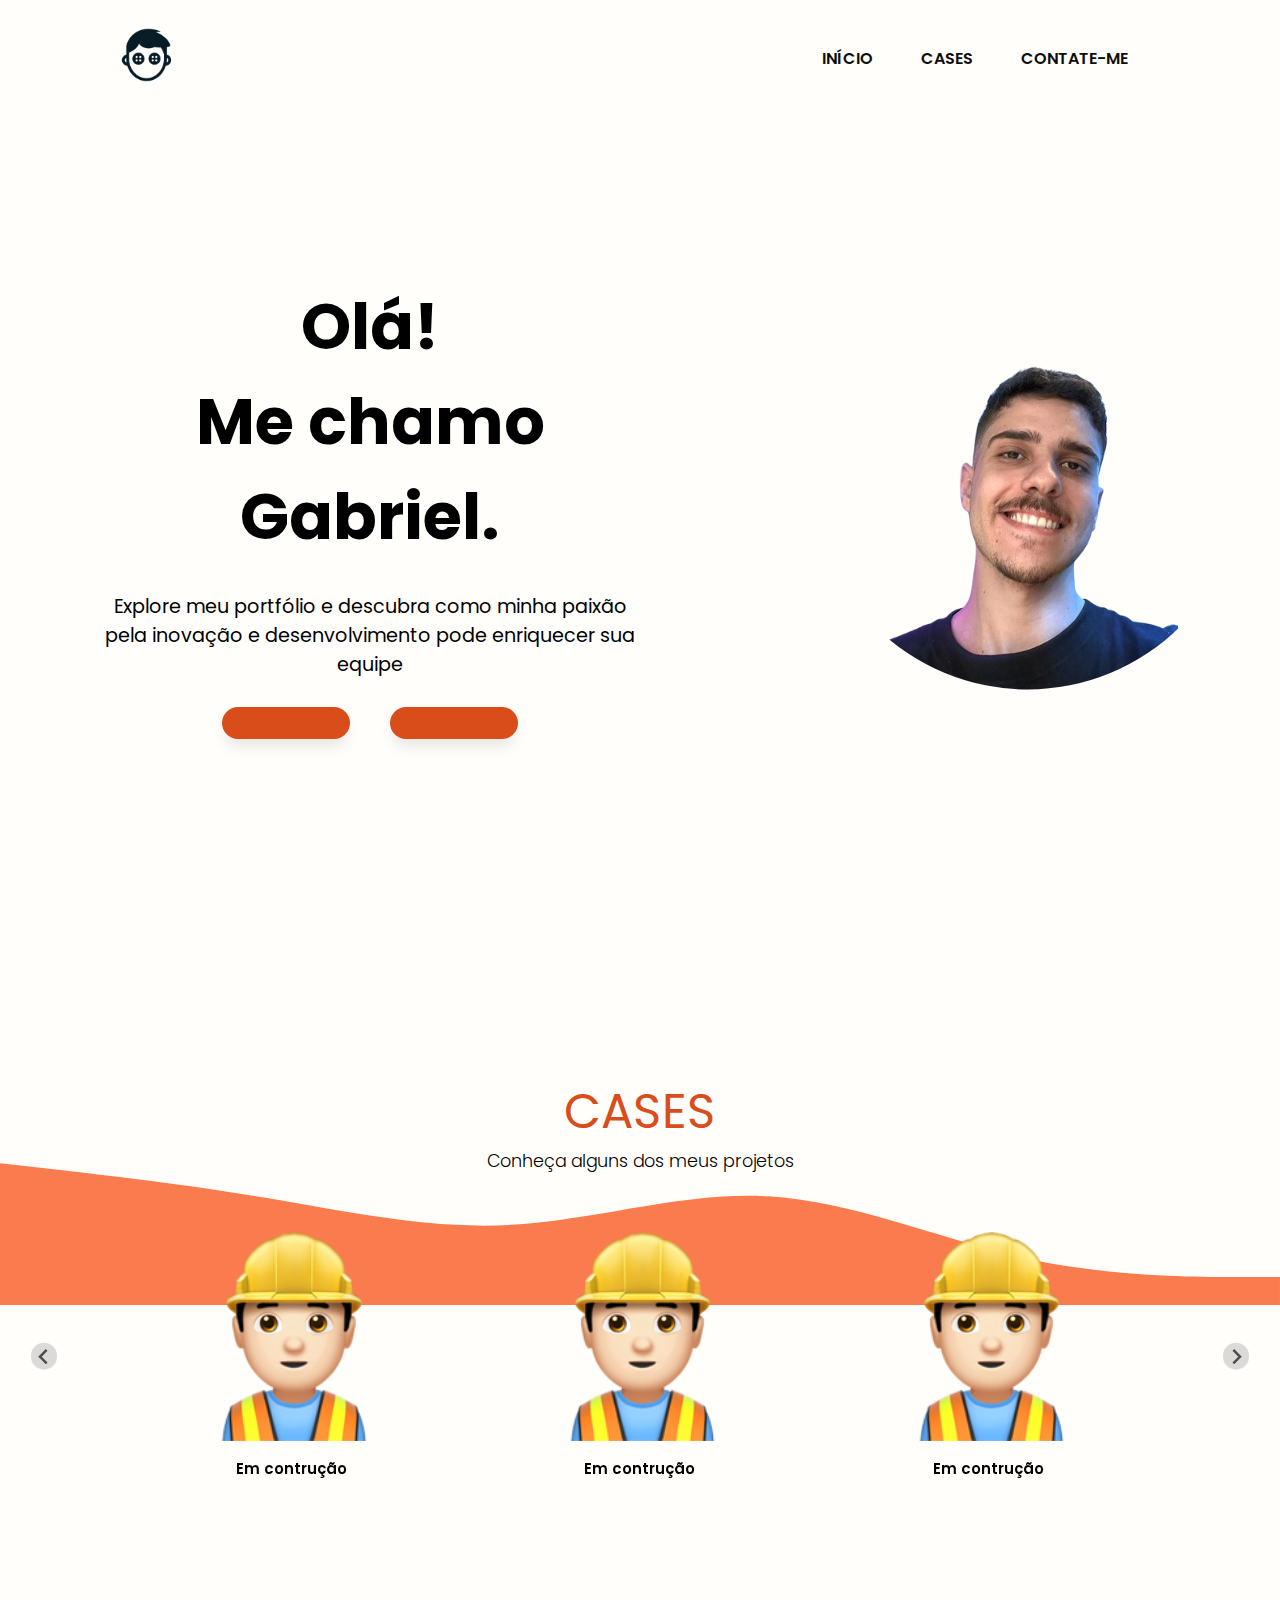
==== src/index.html @ a373de3d "portfolio primeiros passos" ====
<!DOCTYPE html>
<html lang="en">

<head>
    <meta charset="UTF-8">
    <meta name="viewport" content="width=device-width, initial-scale=1.0">
    <title>Portfólio | Gabriel de Sousa</title>
    <link rel="stylesheet" href="https://cdnjs.cloudflare.com/ajax/libs/font-awesome/6.5.2/css/all.min.css"
        integrity="sha512-SnH5WK+bZxgPHs44uWIX+LLJAJ9/2PkPKZ5QiAj6Ta86w+fsb2TkcmfRyVX3pBnMFcV7oQPJkl9QevSCWr3W6A=="
        crossorigin="anonymous" referrerpolicy="no-referrer" />
    <script src="https://cdnjs.cloudflare.com/ajax/libs/jquery/3.7.1/jquery.min.js"
        integrity="sha512-v2CJ7UaYy4JwqLDIrZUI/4hqeoQieOmAZNXBeQyjo21dadnwR+8ZaIJVT8EE2iyI61OV8e6M8PP2/4hpQINQ/g=="
        crossorigin="anonymous" referrerpolicy="no-referrer"></script>
    <script src="https://cdn.jsdelivr.net/npm/@splidejs/splide@4.1.4/dist/js/splide.min.js"></script>
    <link rel="stylesheet" href="https://cdn.jsdelivr.net/npm/@splidejs/splide@4.1.4/dist/css/splide.min.css">
    <link rel="stylesheet" href="./styles/styles.css">
    <link rel="stylesheet" href="./styles/header.css">
    <link rel="stylesheet" href="./styles/home.css">
    <link rel="stylesheet" href="./styles/portfolio.css">
</head>

<body>
    <header>
        <nav id="navbar">
            <div id="nav-left">
                <img src="./imgs/logo-eugabrieldesousa.png" alt="" id="nav_logo">
            </div>
            <div id="nav-right">
                <ul id="nav_list">
                    <li class="nav-item ">
                        <a href="#home">Início</a>
                    </li>
                    <li class="nav-item">
                        <a href="#Cases">Cases</a>
                    </li>
                    <li class="nav-item">
                        <a href="#Contat">Contate-me</a>
                    </li>
                </ul>
                <button id="mobile_btn">
                    <i class="fa-solid fa-bars"></i>
                </button>
            </div>
        </nav>

        <div id="mobile_menu">
            <ul id="mobile_nav_list">
                <li class="nav-item">
                    <a href="#home">Início</a>
                </li>
                <li class="nav-item">
                    <a href="#Cases">Cases</a>
                </li>
                <li class="nav-item">
                    <a href="#Contat">Contate-me</a>
                </li>
            </ul>
        </div>
    </header>

    <main id="content">
        <section id="home">
            <div id="cta">
                <h1 class="title">
                    <div>
                        Olá!
                    </div>
                    <div>
                        Me chamo Gabriel.
                    </div>
                </h1>

                <p class="description">
                    Explore meu portfólio e descubra como minha paixão pela inovação e desenvolvimento pode enriquecer
                    sua equipe
                </p>

                <div id="cta_buttons">
                    <a href="https://github.com/eugabrieldesousa" class="git-button">
                        <i class="fa-brands fa-github"></i>
                    </a>
                    <a href="https://www.linkedin.com/in/eugabrieldesousa/" class="link-button">
                        <i class="fa-brands fa-linkedin-in"></i>
                    </a>
                </div>
            </div>
            <div id="banner">
                <img class="img-eu" src="./imgs/eu.png" alt="">
            </div>
        </section>
    </main>

    <section id="portfolio-slider">
            <svg id="banner-portfolio" xmlns="http://www.w3.org/2000/svg" viewBox="0 0 1440 320">
                <path fill="#fa7c4e" fill-opacity="1"
                    d="M0,160L48,165.3C96,171,192,181,288,197.3C384,213,480,235,576,229.3C672,224,768,192,864,197.3C960,203,1056,245,1152,266.7C1248,288,1344,288,1392,288L1440,288L1440,320L1392,320C1344,320,1248,320,1152,320C1056,320,960,320,864,320C768,320,672,320,576,320C480,320,384,320,288,320C192,320,96,320,48,320L0,320Z">
                </path>
            </svg>
        <div id="portfolio-text">
            <h1 class="title">
                Cases
            </h1>
            <p class="description">Conheça alguns dos meus projetos</p>
        </div>
        <div id="portfolio-slider-img">
            <section class="splide" aria-label="Splide Basic HTML Example">
                <div class="splide__track">
                    <ul class="splide__list">
                        <li class="splide__slide">
                            <img class="portfolio-img" src="./imgs/constructor.png" alt="">
                            <p class="slider-description">
                                Em contrução
                            </p>
                        </li>
                        <li class="splide__slide">
                            <img class="portfolio-img" src="./imgs/constructor.png" alt="">
                            <p class="slider-description">
                                Em contrução
                            </p>
                        </li>
                        <li class="splide__slide">
                            <img class="portfolio-img" src="./imgs/constructor.png" alt="">
                            <p class="slider-description">
                                Em contrução
                            </p>
                        </li>
                    </ul>
                </div>
            </section>
        </div>
    </section>
    <script>
        var splide = new Splide('.splide', {
            type: 'loop',
            perPage: 3,
            perMove: 1,
        });

        splide.mount();
    </script>
    <script src="./js/script.js"></script>
</body>

</html>
---- src/styles/styles.css ----
@import url('https://fonts.googleapis.com/css2?family=Outfit:wght@100..900&family=Poppins:ital,wght@0,100;0,200;0,300;0,400;0,500;0,600;0,700;0,800;0,900;1,100;1,200;1,300;1,400;1,500;1,600;1,700;1,800;1,900&family=Roboto:ital,wght@0,100;0,300;0,400;0,500;0,700;0,900;1,100;1,300;1,400;1,500;1,700;1,900&display=swap');

* {
    font-family: 'Poppins', sans-serif;
    margin: 0;
    padding: 0;
    box-sizing: border-box;
}

body {
    background-color: #fffefb;
}

section {
    padding: 28px 8%;
}
---- src/styles/header.css ----
header {
    width: 100%;
    padding: 10px 8%;
}

#navbar {
    width: 100%;
    display: flex;
    align-items: center;
    justify-content: space-between;
    flex-direction: row;
}

#nav-right {
    margin-right: 50px;
    text-transform: uppercase;
    display: flex;
    flex-direction: row;
}

#nav_logo {
    width: 90px;
}

#nav_list {
    display: flex;
    list-style: none;
    gap: 48px;
}

#mobile_nav_list {
    list-style: none;
    display: flex;
    flex-direction: column;
    gap: 12px;
    margin: 12px 0;
    text-align: center;
}

.nav-item a {
    text-decoration: none;
    color: #0D0D0D;
    font-weight: 600;
}

.nav-item a:hover {
    color: #141414;
    border-bottom: 3px solid #D94D1A;
}

#mobile_menu {
    display: none;
}

#mobile_btn {
    display: none;
}

#mobile_menu.active {
    display: flex;
    flex-direction: column;
    align-items: center;
}

@media screen and (max-width: 1000px) {
    #mobile_btn {
        display: block;
        border: none;
        background-color: transparent;
        color: #0D0D0D;
        cursor: pointer;
        font-size: 25px;
    }

    #nav_list {
        display: none;
    }

}
---- src/styles/home.css ----
#home {
    display: flex;
    flex-direction: row;
    justify-content: center;
    align-items: center;
    min-height: calc(100vh - 116.4px);
    gap: 15rem;
}

#cta {
    display: flex;
    flex-direction: column;
    align-items: center;
    text-align: center;
    gap: 28px;
    width: 50rem;
}

#cta .title {
    font-size: 4rem;
}

#cta .description {
    font-size: 1.2rem;
}

#cta_buttons {
    display: flex;
    gap: 40px;
}

#cta_buttons a {
    font-size: 1.8rem;
    text-decoration: none;
    color: rgb(255, 255, 255);
    background-color: #D94D1A;
    padding: 1rem 4rem;
    border-radius: 24px;
    box-shadow: 0px 10px 15px -3px rgba(0, 0, 0, 0.1);
}

#cta_buttons a:hover {
    background-color: #e26132;
    box-shadow: 0px 10px 20px -3px rgba(0, 0, 0, 0.1);
}

.img-eu {
    width: 300px;
    clip-path: circle(50% at 50% 50%);
    margin-bottom: 4rem;
}


@media screen and (max-width: 1000px) {
    .img-eu {
        width: 250px;
        margin-right: 10rem;
    }

    #cta {
        margin-left: 10rem;
    }

    #home {
        gap: 10rem;
    }
}

@media screen and (max-width: 850px) {
    .img-eu {
        width: 200px;
        margin-right: 0px;
    }

    #cta {
        width: 30rem;
        margin-left: 0px;
    }
    #home {
        gap: 5rem;
        display: flex;
        flex-direction: column-reverse;
        justify-content: center;
        align-items: center;
        gap: 0px;
    }
}
---- src/styles/portfolio.css ----
#portfolio-slider {
    display: flex;
    flex-direction: column;
    justify-content: center;
    align-items: center;
    text-align: center;
    gap: 30px;
    min-height: calc(100vh - 116.4px);
    padding: 10px 8%;
    position: relative;
}

.portfolio-text {
    margin-top: 30px;
}

#portfolio-text .title {
    color: #D94D1A;
    text-transform: uppercase;
    font-size: 3rem;
    font-weight: 400;
}

#portfolio-text .description {
    color: #000000;
    font-size: 1.1rem;
    font-weight: 300;
}

#portfolio-slider .slider-description {
    font-size: 15px;
    font-weight: 600;
}

.portfolio-img {
    width: 60%;
}

.splide__slide {
    display: flex;
    flex-direction: column;
    justify-content: center;
    align-items: center;
    text-align: center;
    gap: 1rem;
}

#banner-portfolio {
    position: absolute;
    top: 120px;
    z-index: 0;

}
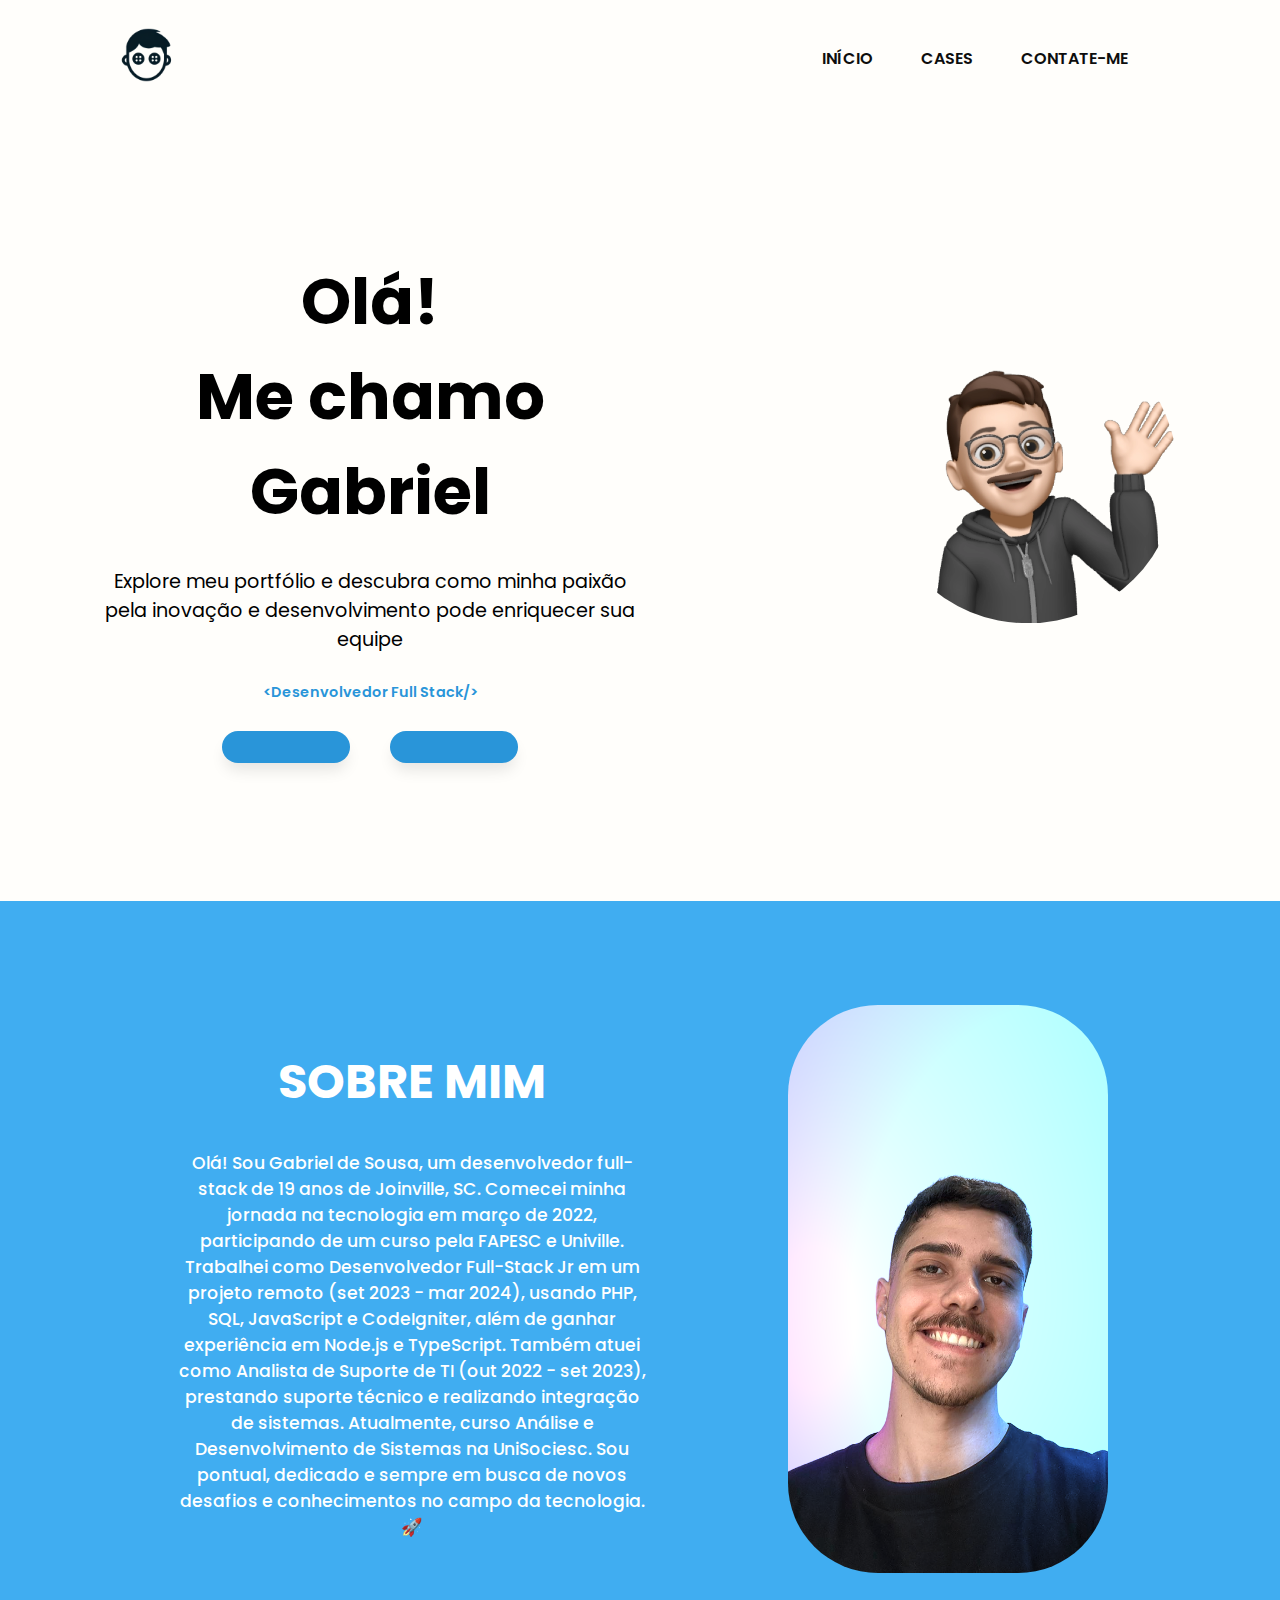
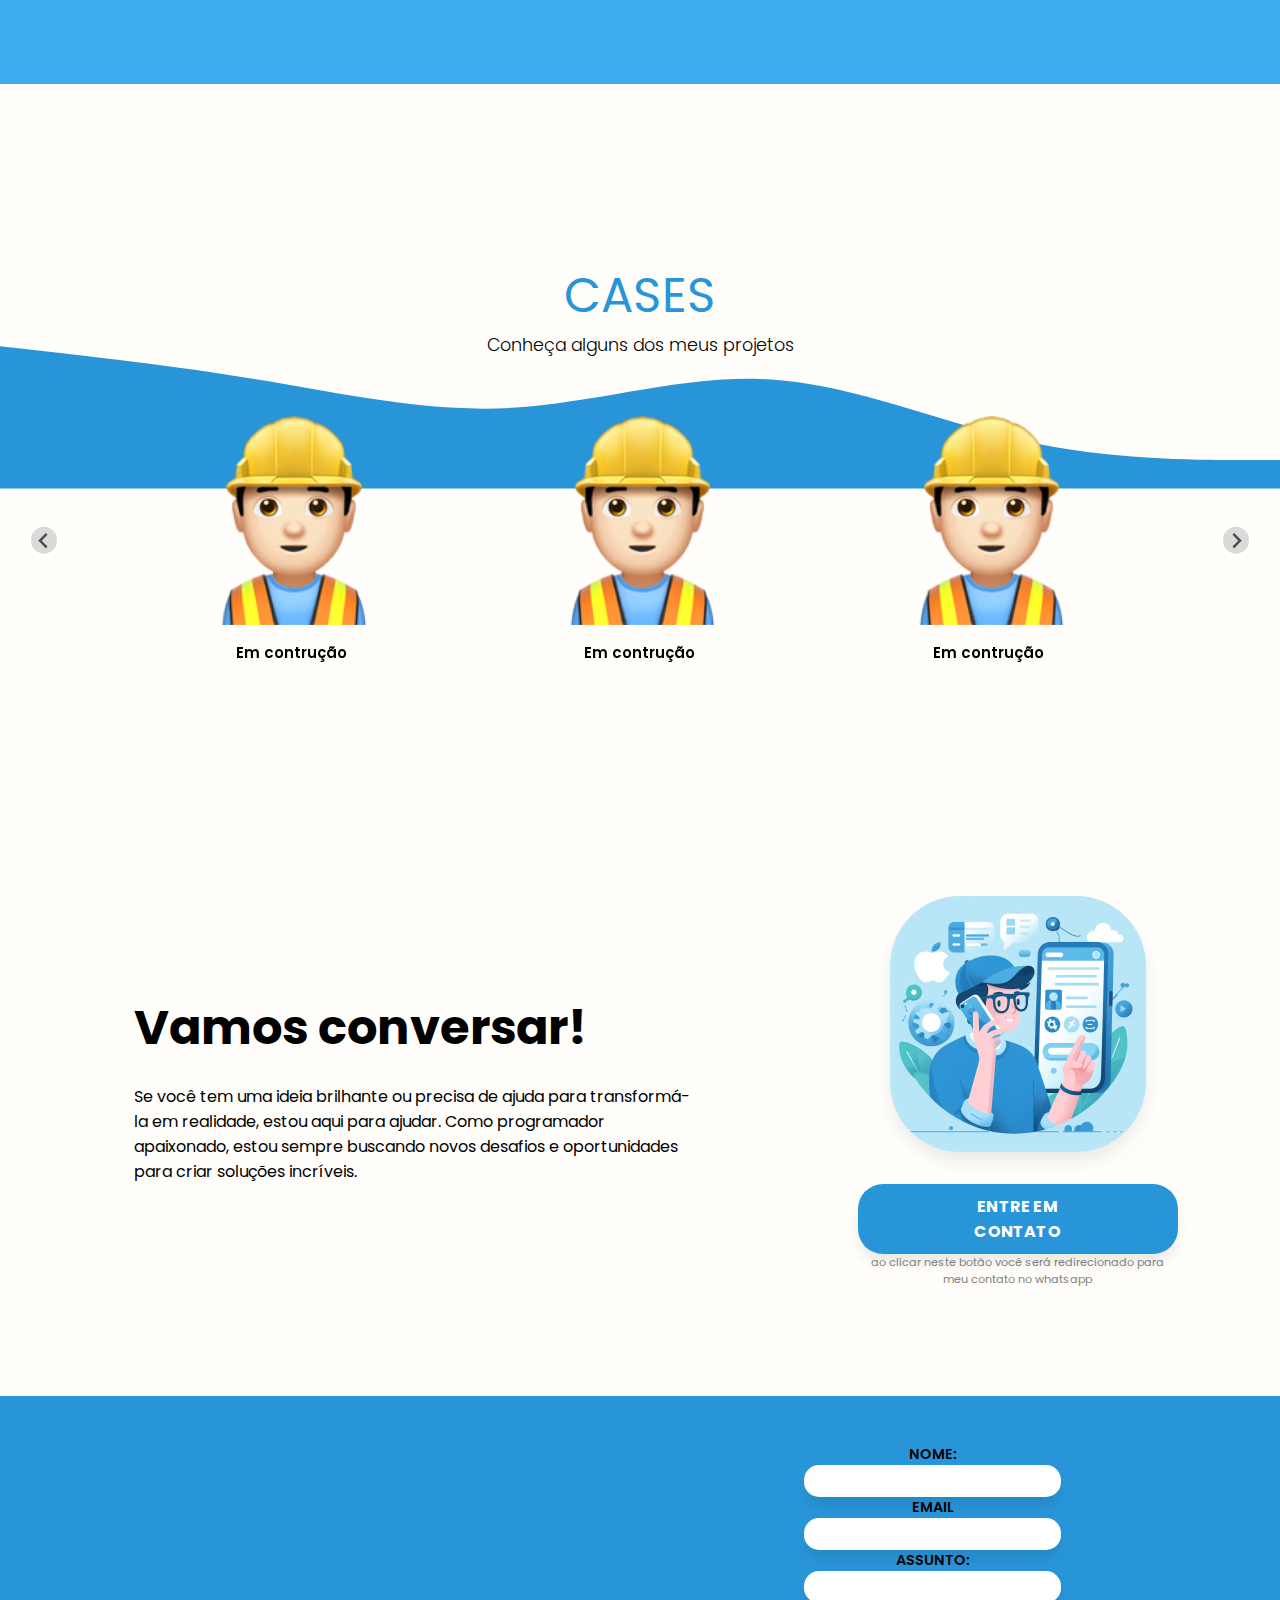
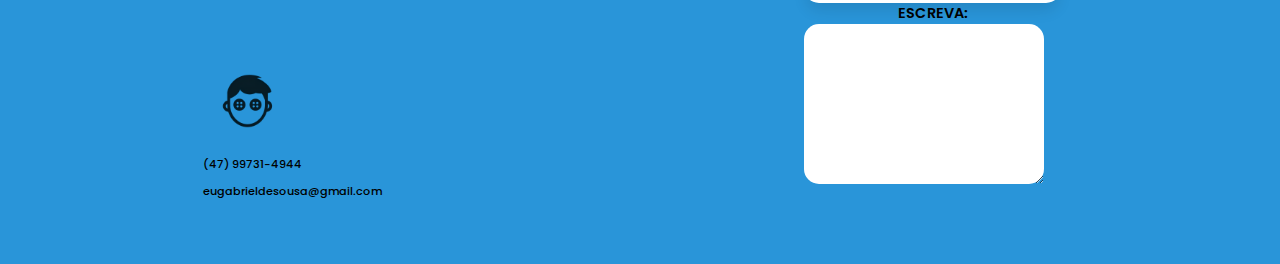
==== commit 7d1e31c6: "portfolio - WIP" ====
--- a/src/index.html
+++ b/src/index.html
@@ -17,6 +17,8 @@
     <link rel="stylesheet" href="./styles/header.css">
     <link rel="stylesheet" href="./styles/home.css">
     <link rel="stylesheet" href="./styles/portfolio.css">
+    <link rel="stylesheet" href="./styles/footer.css">
+    <link rel="stylesheet" href="./styles/about-me.css">
 </head>
 
 <body>
@@ -66,7 +68,7 @@
                         Olá!
                     </div>
                     <div>
-                        Me chamo Gabriel.
+                        Me chamo Gabriel
                     </div>
                 </h1>
 
@@ -74,6 +76,8 @@
                     Explore meu portfólio e descubra como minha paixão pela inovação e desenvolvimento pode enriquecer
                     sua equipe
                 </p>
+
+                <span class="span-description">&lt;Desenvolvedor Full Stack/&gt;</span>
 
                 <div id="cta_buttons">
                     <a href="https://github.com/eugabrieldesousa" class="git-button">
@@ -90,12 +94,26 @@
         </section>
     </main>
 
+    <section id="about-me">
+        <div id="text-about-me">
+            <h1 id="title" class="about-me-title">
+                Sobre mim
+            </h1>
+            <p id="description" class="about-me-description">
+                Olá! Sou Gabriel de Sousa, um desenvolvedor full-stack de 19 anos de Joinville, SC. Comecei minha jornada na tecnologia em março de 2022, participando de um curso pela FAPESC e Univille. Trabalhei como Desenvolvedor Full-Stack Jr em um projeto remoto (set 2023 - mar 2024), usando PHP, SQL, JavaScript e CodeIgniter, além de ganhar experiência em Node.js e TypeScript. Também atuei como Analista de Suporte de TI (out 2022 - set 2023), prestando suporte técnico e realizando integração de sistemas. Atualmente, curso Análise e Desenvolvimento de Sistemas na UniSociesc. Sou pontual, dedicado e sempre em busca de novos desafios e conhecimentos no campo da tecnologia. 🚀
+            </p>
+        </div>
+        <div id="content-about-me">
+            <img src="./imgs/eu-pessoa.png" alt="">
+        </div>
+    </section>
+
     <section id="portfolio-slider">
-            <svg id="banner-portfolio" xmlns="http://www.w3.org/2000/svg" viewBox="0 0 1440 320">
-                <path fill="#fa7c4e" fill-opacity="1"
-                    d="M0,160L48,165.3C96,171,192,181,288,197.3C384,213,480,235,576,229.3C672,224,768,192,864,197.3C960,203,1056,245,1152,266.7C1248,288,1344,288,1392,288L1440,288L1440,320L1392,320C1344,320,1248,320,1152,320C1056,320,960,320,864,320C768,320,672,320,576,320C480,320,384,320,288,320C192,320,96,320,48,320L0,320Z">
-                </path>
-            </svg>
+        <svg id="banner-portfolio" xmlns="http://www.w3.org/2000/svg" viewBox="0 0 1440 320">
+            <path fill="#2995D9" fill-opacity="1"
+                d="M0,160L48,165.3C96,171,192,181,288,197.3C384,213,480,235,576,229.3C672,224,768,192,864,197.3C960,203,1056,245,1152,266.7C1248,288,1344,288,1392,288L1440,288L1440,320L1392,320C1344,320,1248,320,1152,320C1056,320,960,320,864,320C768,320,672,320,576,320C480,320,384,320,288,320C192,320,96,320,48,320L0,320Z">
+            </path>
+        </svg>
         <div id="portfolio-text">
             <h1 class="title">
                 Cases
@@ -129,6 +147,48 @@
             </section>
         </div>
     </section>
+    <section id="contact-me">
+        <div id="text-contact">
+            <h1 class="title">
+                Vamos conversar!
+            </h1>
+            <p class="description">Se você tem uma ideia brilhante ou precisa de ajuda para transformá-la em realidade,
+                estou aqui para ajudar. Como programador apaixonado, estou sempre buscando novos desafios e
+                oportunidades para criar soluções incríveis.</p>
+        </div>
+        <div id="content-contact">
+            <img class="contact-img" src="./imgs/contact-png.jpeg" alt="Programador atendendo um telefone">
+            <div id="text-content-contact">
+                <a class="button" href="">Entre em contato</a>
+                <p class="description">
+                    ao clicar neste botão você será redirecionado para meu contato no whatsapp
+                </p>
+            </div>
+        </div>
+    </section>
+    <footer>
+        <div class="telEmail">
+            <img src="./imgs/logo-eugabrieldesousa.png" alt="" id="nav_logo">
+            <div>
+                (47) 99731-4944
+            </div>
+            <div>
+                eugabrieldesousa@gmail.com
+            </div>
+        </div>
+
+        <div class="contatoEmail">
+            <label for="">Nome:</label>
+            <input type="text" name="" id="">
+            <label for="">Email</label>
+            <input type="email" name="" id="">
+            <label for="">Assunto:</label>
+            <input type="text" name="" id="">
+            <label for="">Escreva:</label>
+            <textarea name="" id=""></textarea>
+
+        </div>
+    </footer>
     <script>
         var splide = new Splide('.splide', {
             type: 'loop',
--- a/src/styles/header.css
+++ b/src/styles/header.css
@@ -45,7 +45,7 @@
 
 .nav-item a:hover {
     color: #141414;
-    border-bottom: 3px solid #D94D1A;
+    border-bottom: 3px solid #2995D9;
 }
 
 #mobile_menu {
--- a/src/styles/home.css
+++ b/src/styles/home.css
@@ -33,14 +33,14 @@
     font-size: 1.8rem;
     text-decoration: none;
     color: rgb(255, 255, 255);
-    background-color: #D94D1A;
+    background-color: #2995D9;
     padding: 1rem 4rem;
     border-radius: 24px;
     box-shadow: 0px 10px 15px -3px rgba(0, 0, 0, 0.1);
 }
 
 #cta_buttons a:hover {
-    background-color: #e26132;
+    background-color: #40adf1;
     box-shadow: 0px 10px 20px -3px rgba(0, 0, 0, 0.1);
 }
 
@@ -50,6 +50,73 @@
     margin-bottom: 4rem;
 }
 
+.span-description {
+    font-size: 0.9rem;
+    font-weight: 600;
+    color: #2995D9;
+}
+
+.contact-img {
+    max-width: 80%;
+    border-radius: 70px;
+    box-shadow: 0px 10px 20px -3px rgba(0, 0, 0, 0.1);
+}
+
+#contact-me {
+    display: flex;
+    gap: 10rem;
+}
+
+#text-contact {
+    display: flex;
+    flex-direction: column;
+    text-align: left;
+    gap: 20px;
+    margin-top: 6rem;
+    margin-left: 2rem;
+}
+
+#text-contact .title {
+    font-size: 3rem;
+    
+}
+
+#content-contact {
+    display: flex;
+    flex-direction: column;
+    align-items: center;
+    margin-bottom: 5rem;
+    gap: 2rem;
+}
+
+#content-contact .description{
+    font-size: 0.7rem;
+    color: grey;
+}
+
+#content-contact a.button{
+    color: white;
+    text-decoration: none;
+    background-color: #2995D9;
+    padding: 10px 80px;
+    border-radius: 25px;
+    box-shadow: 0px 10px 15px -3px rgba(0, 0, 0, 0.1);
+    font-weight: 700;
+    letter-spacing: 0.2px;
+    text-transform: uppercase;
+
+}
+
+#text-content-contact {
+    display: flex;
+    flex-direction: column;
+    justify-content: center;
+    text-align: center;
+}
+#content-contact a.button:hover {
+    background-color: #40adf1;
+    box-shadow: 0px 10px 20px -3px rgba(0, 0, 0, 0.1);
+}
 
 @media screen and (max-width: 1000px) {
     .img-eu {
@@ -76,6 +143,7 @@
         width: 30rem;
         margin-left: 0px;
     }
+
     #home {
         gap: 5rem;
         display: flex;
--- a/src/styles/portfolio.css
+++ b/src/styles/portfolio.css
@@ -15,7 +15,7 @@
 }
 
 #portfolio-text .title {
-    color: #D94D1A;
+    color: #2995D9;
     text-transform: uppercase;
     font-size: 3rem;
     font-weight: 400;
--- a/src/styles/footer.css
+++ b/src/styles/footer.css
@@ -0,0 +1,42 @@
+footer {
+    background-color: #2995D9;
+    max-width: 100%;
+    display: flex;
+    justify-content: space-around;
+    padding-bottom: 4rem;
+}
+
+.telEmail {
+    display: flex;
+    flex-direction: column;
+    gap: 10px;
+    font-weight: 500;
+    font-size: 0.7rem;
+    margin-top: 1rem;
+    justify-content: flex-end;
+}
+
+.contatoEmail {
+    margin-top: 2rem;
+    display: flex;
+    flex-direction: column;
+    font-weight: 600;
+    text-transform: uppercase;
+    font-size: 0.9rem;
+    text-align: center;
+    padding: 1rem;
+}
+
+.contatoEmail input {
+    border: none;
+    border-radius: 15px;
+    height: 2rem;
+    box-shadow: 0px 10px 15px -3px rgba(0, 0, 0, 0.1);
+}
+
+.contatoEmail textarea {
+    border-radius: 15px;
+    border: none;
+    width: 15rem;
+    height: 10rem;
+}
--- a/src/styles/about-me.css
+++ b/src/styles/about-me.css
@@ -0,0 +1,34 @@
+#about-me {
+    display: flex;
+    justify-content: space-around;
+    background-color: #40adf1;
+    padding: 6.5rem;
+}
+
+#text-about-me {
+    display: flex;
+    flex-direction: column;
+    justify-content: center;
+    align-items: center;
+    text-align: center;
+    gap: 2rem;
+}
+
+#content-about-me img {
+    width: 20rem;
+    border-radius: 90px;
+}
+
+.about-me-description {
+    width: 30rem;
+    font-weight: 500;
+    color: white;
+    font-size: 1.08rem;
+}
+
+.about-me-title {
+    font-size: 3rem;
+    text-transform: uppercase;
+    font-weight: 700;
+    color: white;
+}